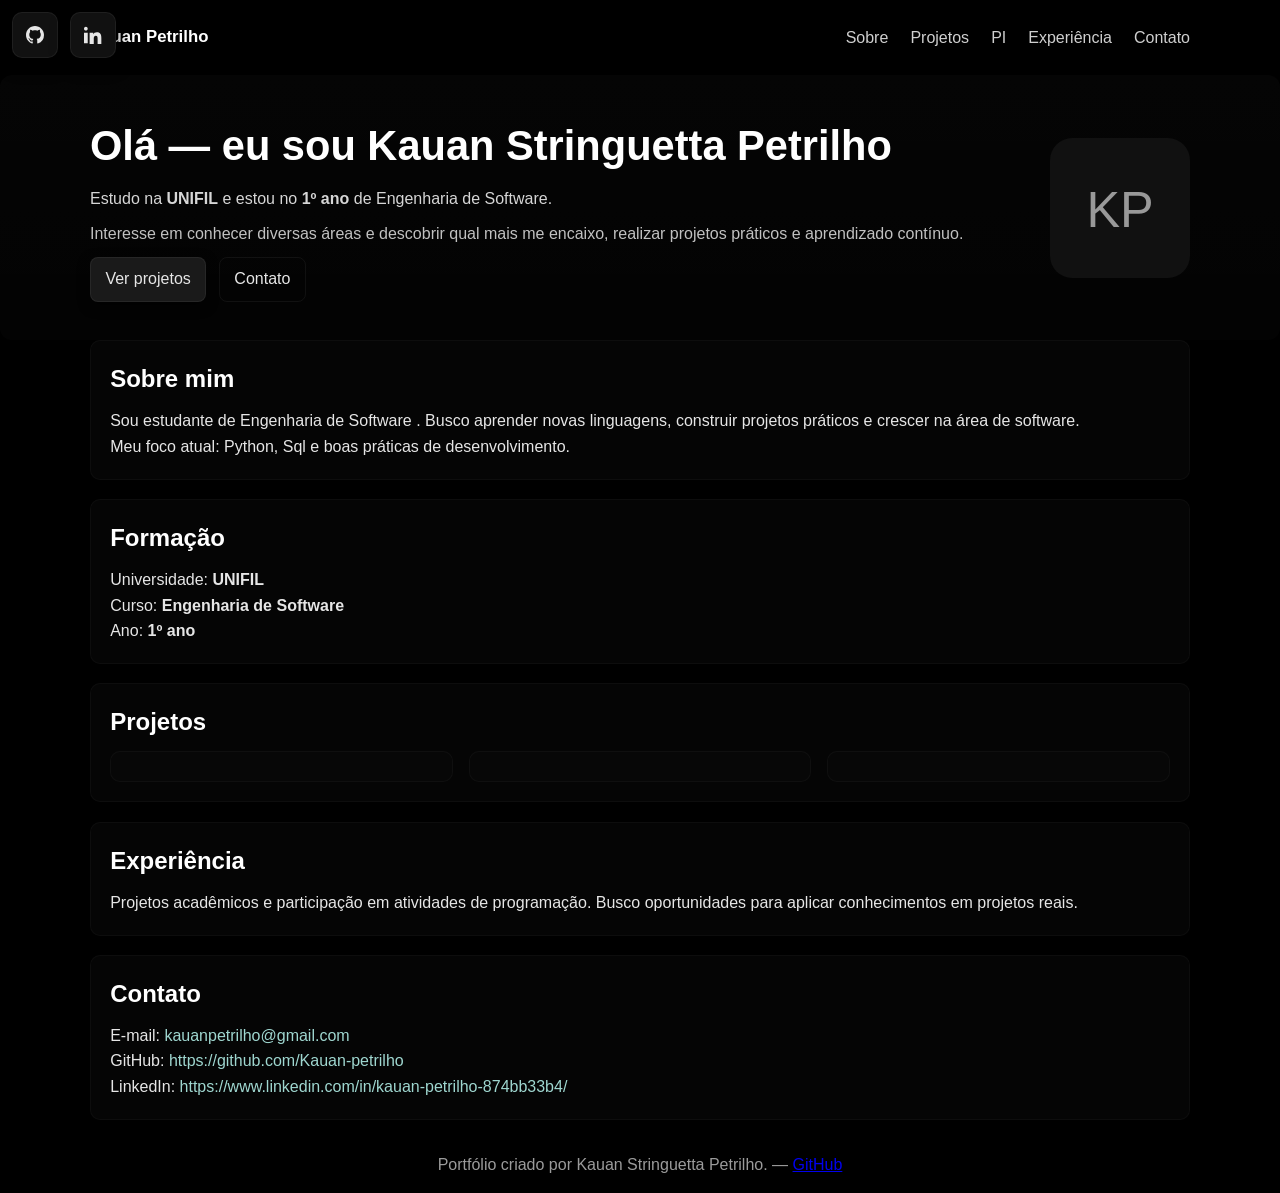
==== index.html @ 918d33d6 "Rename portfolio.html to index.html" ====
<!DOCTYPE html>
<html lang="pt-BR">
<head>
    <meta charset="UTF-8">
    <meta name="viewport" content="width=device-width, initial-scale=1.0">
    <title>Portfólio - Kauan Stringuetta Petrilho</title>
    <link rel="stylesheet" href="styles.css">
    <meta name="description" content="Portfólio de Kauan Stringuetta Petrilho - estudante de Engenharia de Software na UNIFIL">
</head>
<body>
    <header class="site-header">
        <div class="container header-inner">
            <a class="logo" href="https://github.com/Kauan-petrilho" target="_blank" rel="noopener">Kauan Petrilho</a>
            <nav class="main-nav">
                <a href="#about">Sobre</a>
                <a href="#projects">Projetos</a>
                <a href="pi.html">PI</a>
                <a href="#experience">Experiência</a>
                <a href="#contact">Contato</a>
            </nav>
            <div class="social-buttons">
                <a class="social-btn github-btn" href="https://github.com/Kauan-petrilho" target="_blank" rel="noopener" aria-label="GitHub">
                    <svg viewBox="0 0 16 16" fill="currentColor" xmlns="http://www.w3.org/2000/svg" aria-hidden="true">
                        <path fill-rule="evenodd" d="M8 0C3.58 0 0 3.58 0 8c0 3.54 2.29 6.53 5.47 7.59.4.07.55-.17.55-.38 0-.19-.01-.82-.01-1.49-2.01.37-2.53-.49-2.69-.94-.09-.23-.48-.94-.82-1.13-.28-.15-.68-.52-.01-.53.63-.01 1.08.58 1.23.82.72 1.21 1.87.87 2.33.66.07-.52.28-.87.51-1.07-1.78-.2-3.64-.89-3.64-3.95 0-.87.31-1.59.82-2.15-.08-.2-.36-1.02.08-2.12 0 0 .67-.21 2.2.82.64-.18 1.32-.27 2-.27.68 0 1.36.09 2 .27 1.53-1.04 2.2-.82 2.2-.82.44 1.1.16 1.92.08 2.12.51.56.82 1.27.82 2.15 0 3.07-1.87 3.75-3.65 3.95.29.25.54.73.54 1.48 0 1.07-.01 1.93-.01 2.2 0 .21.15.46.55.38A8.013 8.013 0 0 0 16 8c0-4.42-3.58-8-8-8z"/>
                    </svg>
                </a>
                <a class="social-btn linkedin-btn" href="https://www.linkedin.com/in/kauan-petrilho-874bb33b4/" target="_blank" rel="noopener" aria-label="LinkedIn">
                    <svg viewBox="0 0 24 24" fill="currentColor" xmlns="http://www.w3.org/2000/svg" aria-hidden="true">
                        <path d="M4.98 3.5C4.98 4.88 3.88 6 2.49 6 1.1 6 0 4.88 0 3.5 0 2.12 1.1 1 2.49 1 3.88 1 4.98 2.12 4.98 3.5zM0 8.99h4.98v14H0v-14zm7.5 0h4.78v1.89h.07c.67-1.27 2.31-2.6 4.76-2.6 5.08 0 6.01 3.34 6.01 7.68v8.03h-4.98v-7.12c0-1.7-.03-3.89-2.37-3.89-2.38 0-2.74 1.86-2.74 3.79v7.22H7.5v-14z"/>
                    </svg>
                </a>
            </div>
        </div>
        <div class="hero">
            <div class="container hero-inner">
                <div class="hero-text">
                    <h1>Olá — eu sou Kauan Stringuetta Petrilho</h1>
                    <p>Estudo na <strong>UNIFIL</strong> e estou no <strong>1º ano</strong> de Engenharia de Software.</p>
                    <p class="lead">Interesse em conhecer diversas áreas e descobrir qual mais me encaixo, realizar projetos práticos e aprendizado contínuo.</p>
                    <div class="hero-ctas">
                        <a class="btn btn-primary" href="#projects">Ver projetos</a>
                        <a class="btn" href="#contact">Contato</a>
                    </div>
                </div>
                <div class="hero-photo" aria-hidden="true">
                    <svg width="140" height="140" viewBox="0 0 100 100" xmlns="http://www.w3.org/2000/svg" role="img" aria-label="avatar">
                        <rect width="100" height="100" rx="16" fill="#111" />
                        <text x="50%" y="54%" dominant-baseline="middle" text-anchor="middle" font-size="36" fill="#999">KP</text>
                    </svg>
                </div>
            </div>
        </div>
    </header>

    <main class="container">
        <section id="about" class="about">
            <h2>Sobre mim</h2>
            <p>Sou estudante de Engenharia de Software . Busco aprender novas linguagens, construir projetos práticos e crescer na área de software.</p>
            <p>Meu foco atual: Python, Sql e boas práticas de desenvolvimento.</p>
        </section>

        <section class="education">
            <h2>Formação</h2>
            <p>Universidade: <strong>UNIFIL</strong></p>
            <p>Curso: <strong>Engenharia de Software</strong></p>
            <p>Ano: <strong>1º ano</strong></p>
        </section>

        <section id="projects" class="projects">
            <h2>Projetos</h2>
            <div class="projects-grid">
                <article class="project-card">
                    
                </article>
                <article class="project-card">
                    
                </article>
                <article class="project-card">
                   
                </article>
            </div>
        </section>

        <section id="experience" class="experience">
            <h2>Experiência</h2>
            <p>Projetos acadêmicos e participação em atividades de programação. Busco oportunidades para aplicar conhecimentos em projetos reais.</p>
        </section>

        <section id="contact" class="contact">
            <h2>Contato</h2>
            <p>E-mail: <a href="mailto:kauanpetrilho@gmail.com">kauanpetrilho@gmail.com</a></p>
            <p>GitHub: <a href="https://github.com/Kauan-petrilho" target="_blank" rel="noopener">https://github.com/Kauan-petrilho</a></p>
            <p>LinkedIn: <a href=https://www.linkedin.com/in/kauan-petrilho-874bb33b4/ target="_blank" rel="noopener">https://www.linkedin.com/in/kauan-petrilho-874bb33b4/</a></p>
        </section>
    </main>

    <footer>
        <div class="container">
            <p>Portfólio criado por Kauan Stringuetta Petrilho. — <a href="https://github.com/Kauan-petrilho" target="_blank" rel="noopener">GitHub</a></p>
        </div>
    </footer>
</body>
</html>
---- styles.css ----
/* Reset and base */
* { box-sizing: border-box; margin: 0; padding: 0; }
html,body { height: 100%; }
body {
  font-family: Inter, Arial, Helvetica, sans-serif;
  background: #000; /* preto básico */
  color: #e6e6e6;
  -webkit-font-smoothing:antialiased;
  -moz-osx-font-smoothing:grayscale;
  line-height: 1.6;
}

.container { width: min(1100px, 92%); margin: 0 auto; }

/* Header / Nav */
.site-header { padding: 1rem 0 0; }
.header-inner { display: flex; align-items: center; justify-content: space-between; padding: 0.5rem 0; }
.logo { color: #fff; font-weight:700; text-decoration:none; font-size:1.05rem; }
.main-nav a { color: #cfcfcf; margin-left: 1.1rem; text-decoration:none; font-weight:500; }
.main-nav a:hover { color: #fff; }

/* Social buttons (fixed top-left) */
.social-buttons { position:fixed; top:12px; left:12px; display:flex; gap:0.75rem; z-index:9999; }
.social-btn { display:inline-flex; align-items:center; justify-content:center; width:46px; height:46px; border-radius:10px; background:#111; border:1px solid rgba(255,255,255,0.06); color:#e6e6e6; text-decoration:none; box-shadow:0 6px 18px rgba(0,0,0,0.6); transition: transform 200ms ease, background 200ms ease, box-shadow 200ms ease; }
.social-btn svg { width:18px; height:18px; }
.social-btn:hover { transform: translateY(-4px) scale(1.06); background:#222; box-shadow:0 12px 30px rgba(0,0,0,0.75); }

/* Hero */
.hero { margin-top: 1rem; background: linear-gradient(180deg, rgba(255,255,255,0.02), rgba(255,255,255,0.01)); padding: 2.4rem; border-radius: 12px; }
.hero-inner { display:flex; gap:2rem; align-items:center; justify-content:space-between; }
.hero-text h1 { font-size: clamp(1.6rem, 3.6vw, 2.6rem); margin-bottom: 0.4rem; color:#fff; }
.hero-text p { color: #d6d6d6; margin-bottom: 0.6rem; }
.lead { opacity:0.9; margin-bottom: 0.8rem; }
.hero-photo { width:140px; height:140px; display:flex; align-items:center; justify-content:center; }

.hero-ctas { margin-top: 0.6rem; display:flex; gap:0.8rem; }
.btn { display:inline-block; padding:0.55rem 0.9rem; border-radius:8px; text-decoration:none; color:#e6e6e6; background:transparent; border:1px solid rgba(230,230,230,0.06); }
.btn-primary { background:#1a1a1a; border:1px solid rgba(255,255,255,0.06); box-shadow:0 4px 12px rgba(0,0,0,0.6); }
.btn-primary:hover { background:#272727; }

/* Sections */
main { display: grid; gap: 1.2rem; margin-top: 1.6rem; }
section { background: rgba(255,255,255,0.02); border-radius:10px; padding:1.2rem; border:1px solid rgba(255,255,255,0.03); }
section h2 { color: #ffffff; margin-bottom:0.6rem; }

.projects-grid { display:grid; grid-template-columns: repeat(auto-fit, minmax(220px,1fr)); gap:1rem; }
.project-card { background: rgba(255,255,255,0.01); padding:0.9rem; border-radius:10px; border:1px solid rgba(255,255,255,0.03); }
.project-card h3 { margin-bottom:0.4rem; color:#fff; }

.contact a { color:#9fd7d0; text-decoration:none; }
.contact a:hover { text-decoration:underline; }

footer { text-align:center; padding:1rem 0; color:#9b9b9b; margin-top:1rem; }

/* Responsive adjustments */
@media (max-width: 720px) {
  .hero-inner { flex-direction:column; text-align:center; }
  .main-nav { display:none; }
  .hero-photo { margin-top:0.6rem; }
}
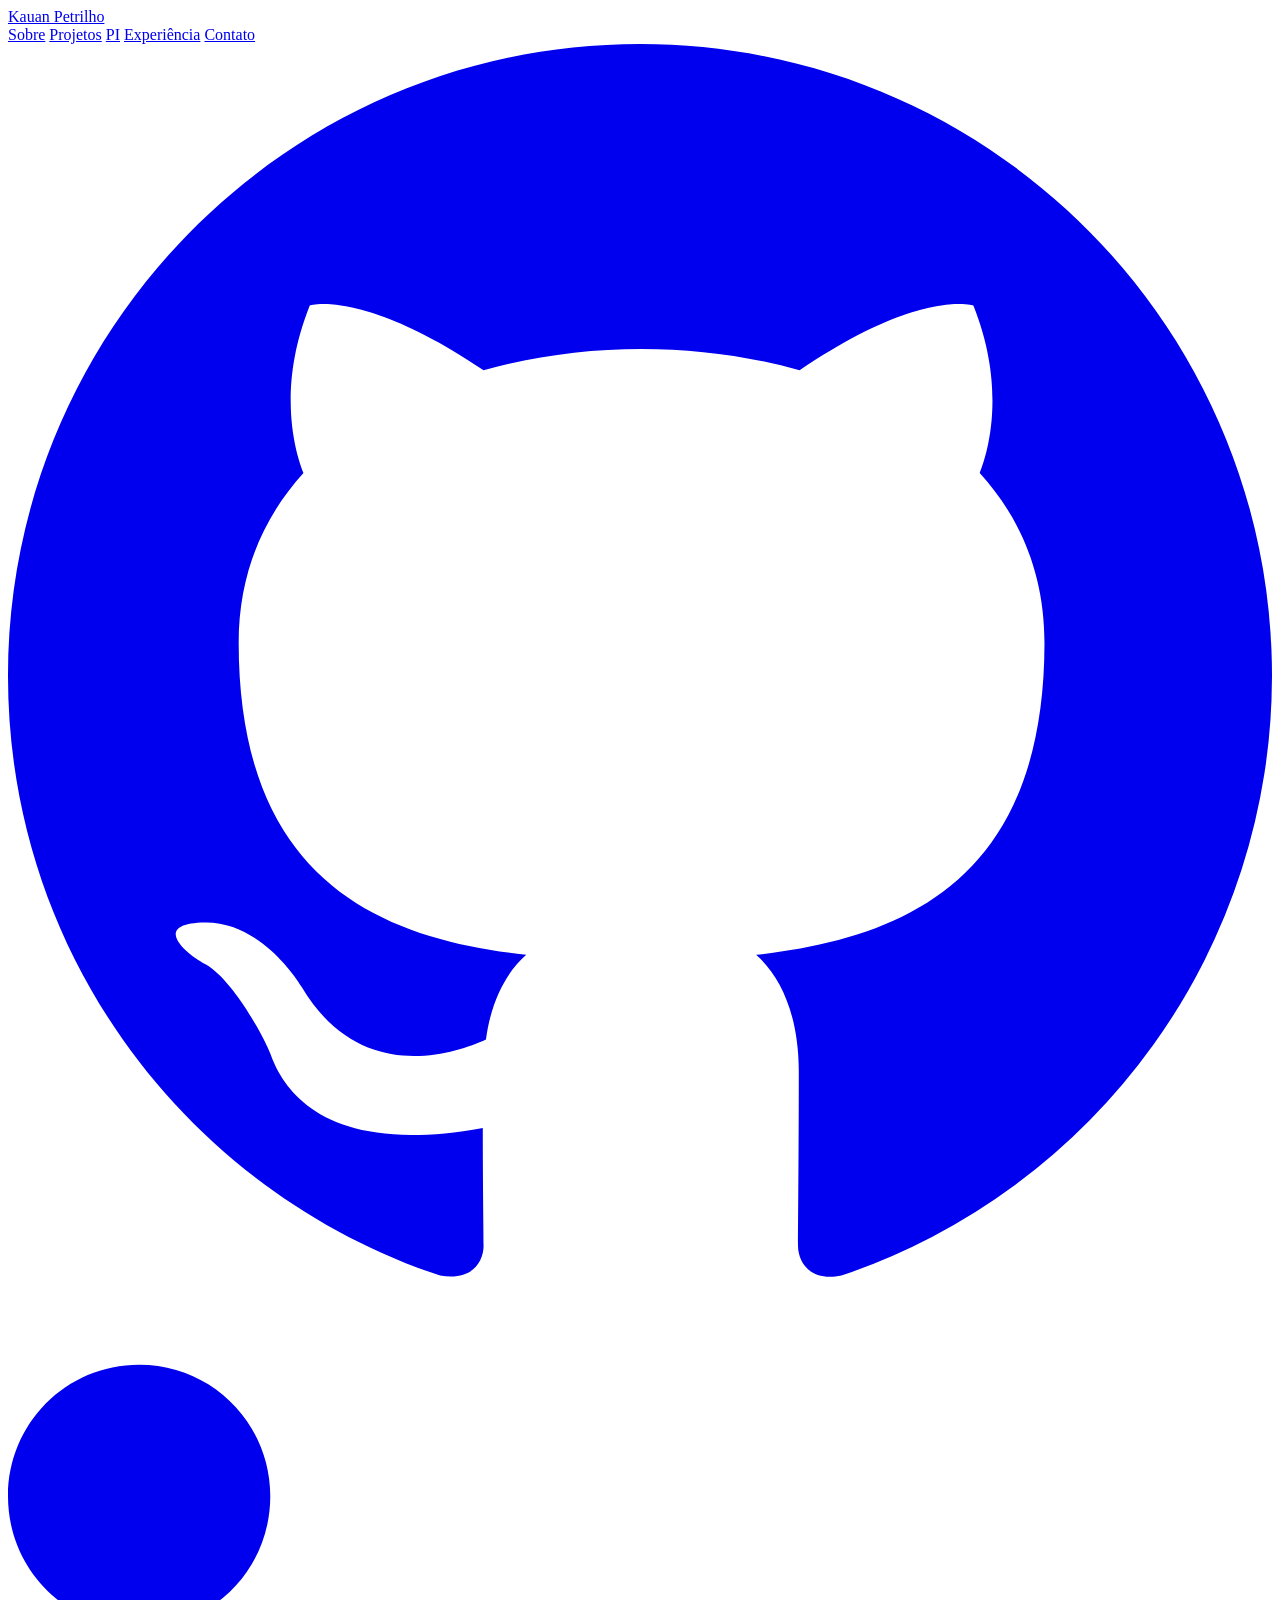
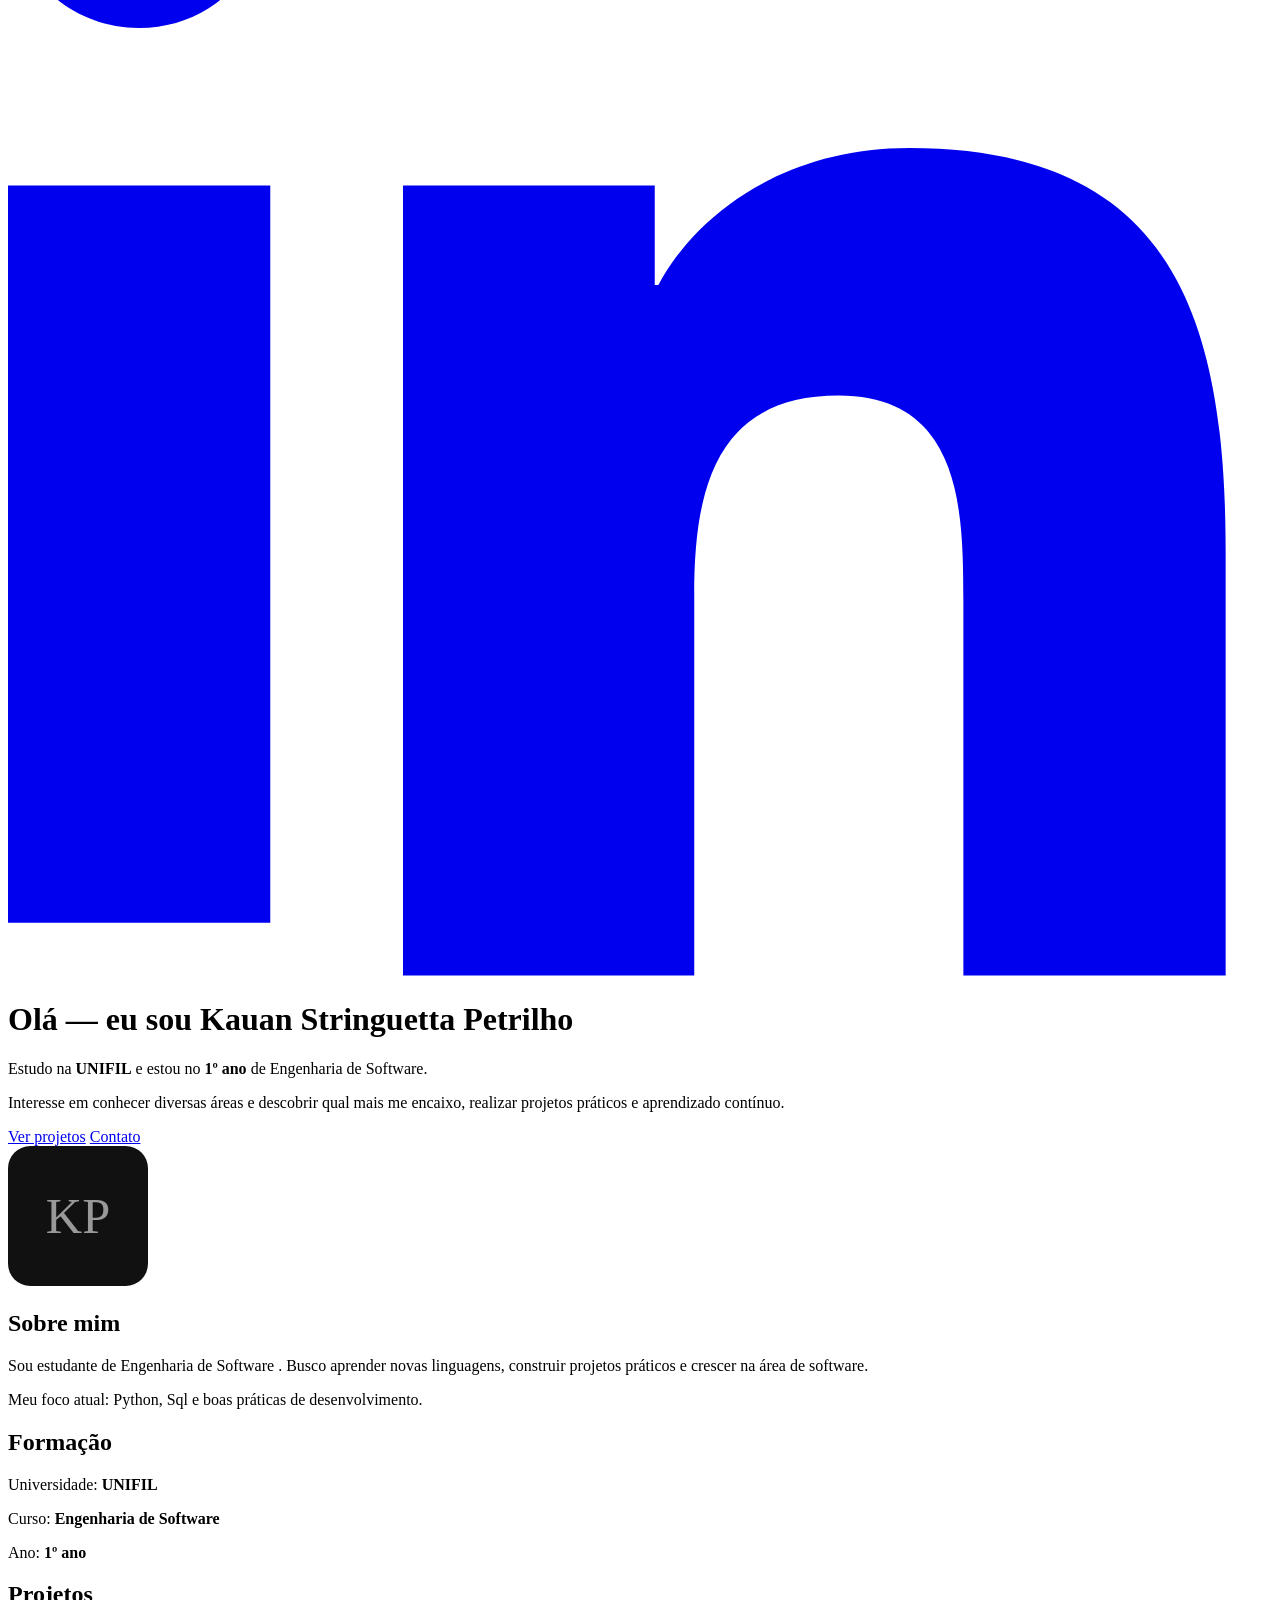
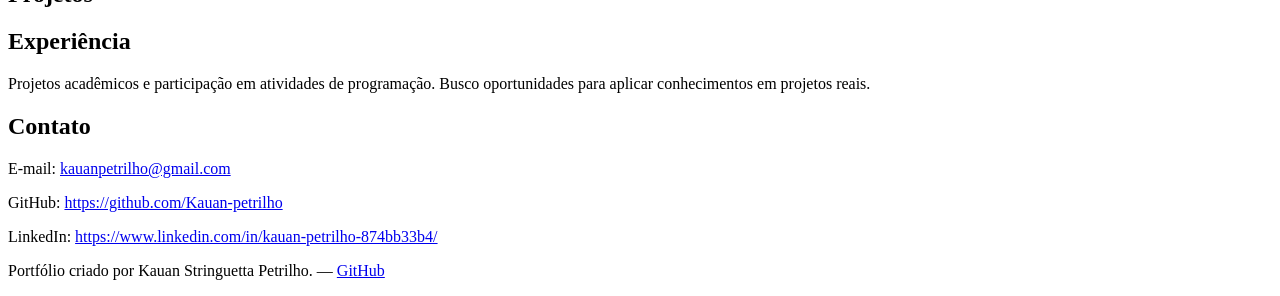
==== commit a7bd3ca2: "Update index.html" ====
--- a/index.html
+++ b/index.html
@@ -4,7 +4,7 @@
     <meta charset="UTF-8">
     <meta name="viewport" content="width=device-width, initial-scale=1.0">
     <title>Portfólio - Kauan Stringuetta Petrilho</title>
-    <link rel="stylesheet" href="styles.css">
+    <link rel="stylesheet" href="css/style.css">
     <meta name="description" content="Portfólio de Kauan Stringuetta Petrilho - estudante de Engenharia de Software na UNIFIL">
 </head>
 <body>
@@ -83,7 +83,9 @@
 
         <section id="experience" class="experience">
             <h2>Experiência</h2>
-            <p>Projetos acadêmicos e participação em atividades de programação. Busco oportunidades para aplicar conhecimentos em projetos reais.</p>
+            <p>Projetos acadêmicos e participação em atividades de programação. Busco oportunidades para aplicar conhecimentos em projetos reais.
+                
+            </p>
         </section>
 
         <section id="contact" class="contact">
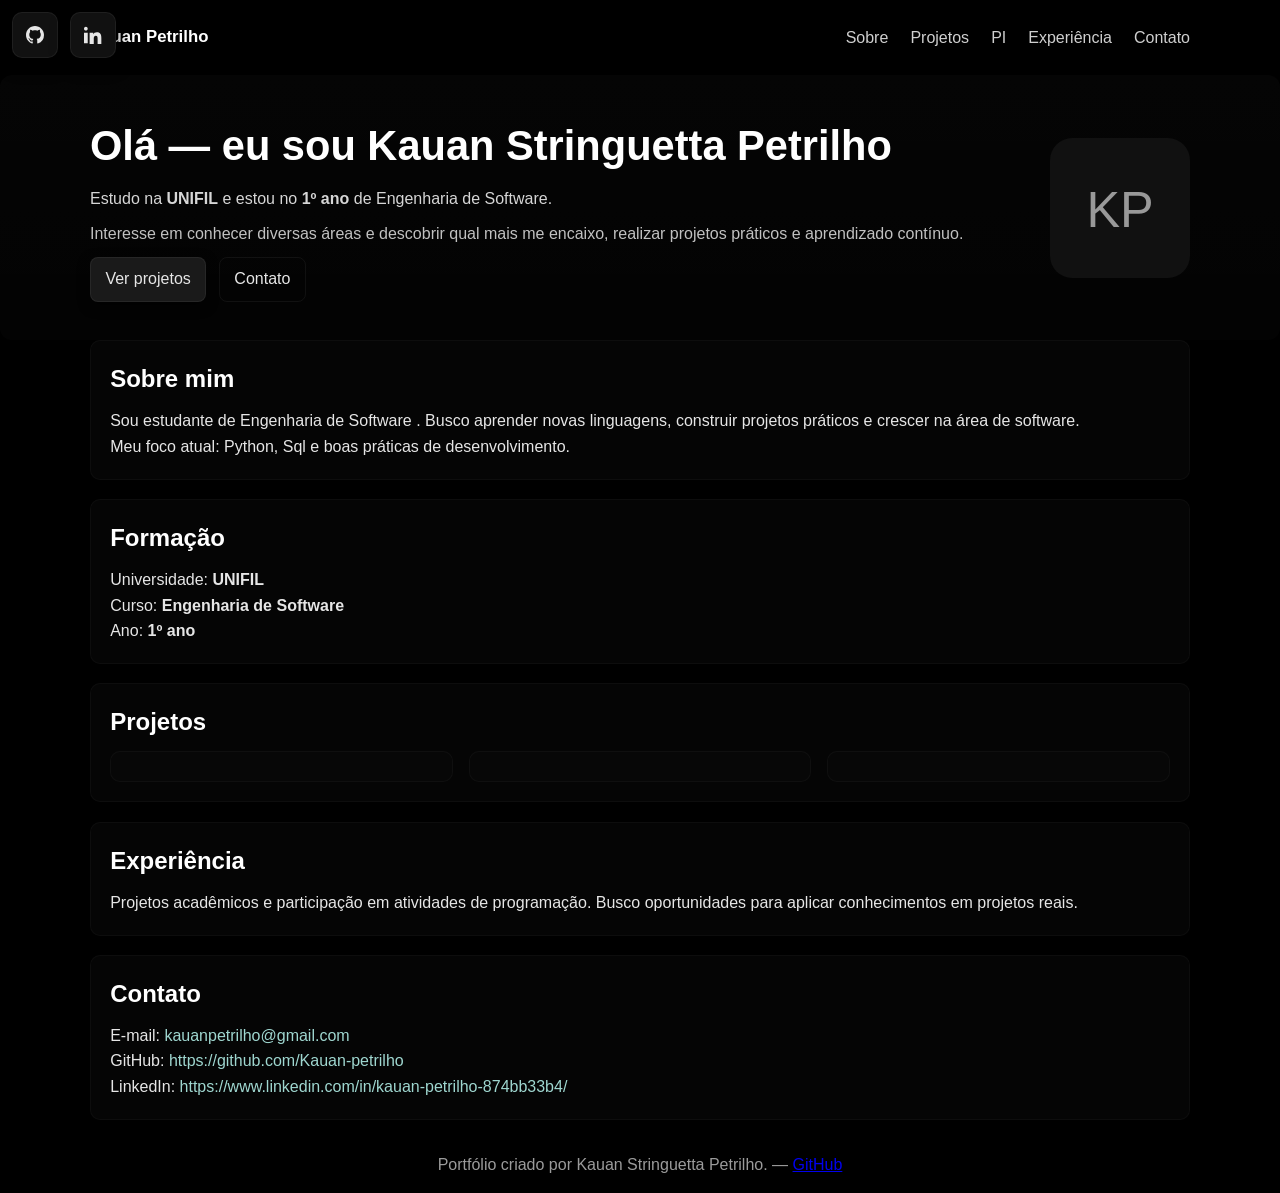
==== commit a043cf2c: "yhyuryjdy" ====
--- a/index.html
+++ b/index.html
@@ -4,7 +4,7 @@
     <meta charset="UTF-8">
     <meta name="viewport" content="width=device-width, initial-scale=1.0">
     <title>Portfólio - Kauan Stringuetta Petrilho</title>
-    <link rel="stylesheet" href="css/style.css">
+    <link rel="stylesheet" href="style.css">
     <meta name="description" content="Portfólio de Kauan Stringuetta Petrilho - estudante de Engenharia de Software na UNIFIL">
 </head>
 <body>
--- a/style.css
+++ b/style.css
@@ -0,0 +1,61 @@
+/* Reset and base */
+* { box-sizing: border-box; margin: 0; padding: 0; }
+html,body { height: 100%; }
+body {
+  font-family: Inter, Arial, Helvetica, sans-serif;
+  background: #000; /* preto básico */
+  color: #e6e6e6;
+  -webkit-font-smoothing:antialiased;
+  -moz-osx-font-smoothing:grayscale;
+  line-height: 1.6;
+}
+
+.container { width: min(1100px, 92%); margin: 0 auto; }
+
+/* Header / Nav */
+.site-header { padding: 1rem 0 0; }
+.header-inner { display: flex; align-items: center; justify-content: space-between; padding: 0.5rem 0; }
+.logo { color: #fff; font-weight:700; text-decoration:none; font-size:1.05rem; }
+.main-nav a { color: #cfcfcf; margin-left: 1.1rem; text-decoration:none; font-weight:500; }
+.main-nav a:hover { color: #fff; }
+
+/* Social buttons (fixed top-left) */
+.social-buttons { position:fixed; top:12px; left:12px; display:flex; gap:0.75rem; z-index:9999; }
+.social-btn { display:inline-flex; align-items:center; justify-content:center; width:46px; height:46px; border-radius:10px; background:#111; border:1px solid rgba(255,255,255,0.06); color:#e6e6e6; text-decoration:none; box-shadow:0 6px 18px rgba(0,0,0,0.6); transition: transform 200ms ease, background 200ms ease, box-shadow 200ms ease; }
+.social-btn svg { width:18px; height:18px; }
+.social-btn:hover { transform: translateY(-4px) scale(1.06); background:#222; box-shadow:0 12px 30px rgba(0,0,0,0.75); }
+
+/* Hero */
+.hero { margin-top: 1rem; background: linear-gradient(180deg, rgba(255,255,255,0.02), rgba(255,255,255,0.01)); padding: 2.4rem; border-radius: 12px; }
+.hero-inner { display:flex; gap:2rem; align-items:center; justify-content:space-between; }
+.hero-text h1 { font-size: clamp(1.6rem, 3.6vw, 2.6rem); margin-bottom: 0.4rem; color:#fff; }
+.hero-text p { color: #d6d6d6; margin-bottom: 0.6rem; }
+.lead { opacity:0.9; margin-bottom: 0.8rem; }
+.hero-photo { width:140px; height:140px; display:flex; align-items:center; justify-content:center; }
+
+.hero-ctas { margin-top: 0.6rem; display:flex; gap:0.8rem; }
+.btn { display:inline-block; padding:0.55rem 0.9rem; border-radius:8px; text-decoration:none; color:#e6e6e6; background:transparent; border:1px solid rgba(230,230,230,0.06); }
+.btn-primary { background:#1a1a1a; border:1px solid rgba(255,255,255,0.06); box-shadow:0 4px 12px rgba(0,0,0,0.6); }
+.btn-primary:hover { background:#272727; }
+
+/* Sections */
+main { display: grid; gap: 1.2rem; margin-top: 1.6rem; }
+section { background: rgba(255,255,255,0.02); border-radius:10px; padding:1.2rem; border:1px solid rgba(255,255,255,0.03); }
+section h2 { color: #ffffff; margin-bottom:0.6rem; }
+
+.projects-grid { display:grid; grid-template-columns: repeat(auto-fit, minmax(220px,1fr)); gap:1rem; }
+.project-card { background: rgba(255,255,255,0.01); padding:0.9rem; border-radius:10px; border:1px solid rgba(255,255,255,0.03); }
+.project-card h3 { margin-bottom:0.4rem; color:#fff; }
+
+.contact a { color:#9fd7d0; text-decoration:none; }
+.contact a:hover { text-decoration:underline; }
+
+footer { text-align:center; padding:1rem 0; color:#9b9b9b; margin-top:1rem; }
+
+/* Responsive adjustments */
+@media (max-width: 720px) {
+  .hero-inner { flex-direction:column; text-align:center; }
+  .main-nav { display:none; }
+  .hero-photo { margin-top:0.6rem; }
+}
+
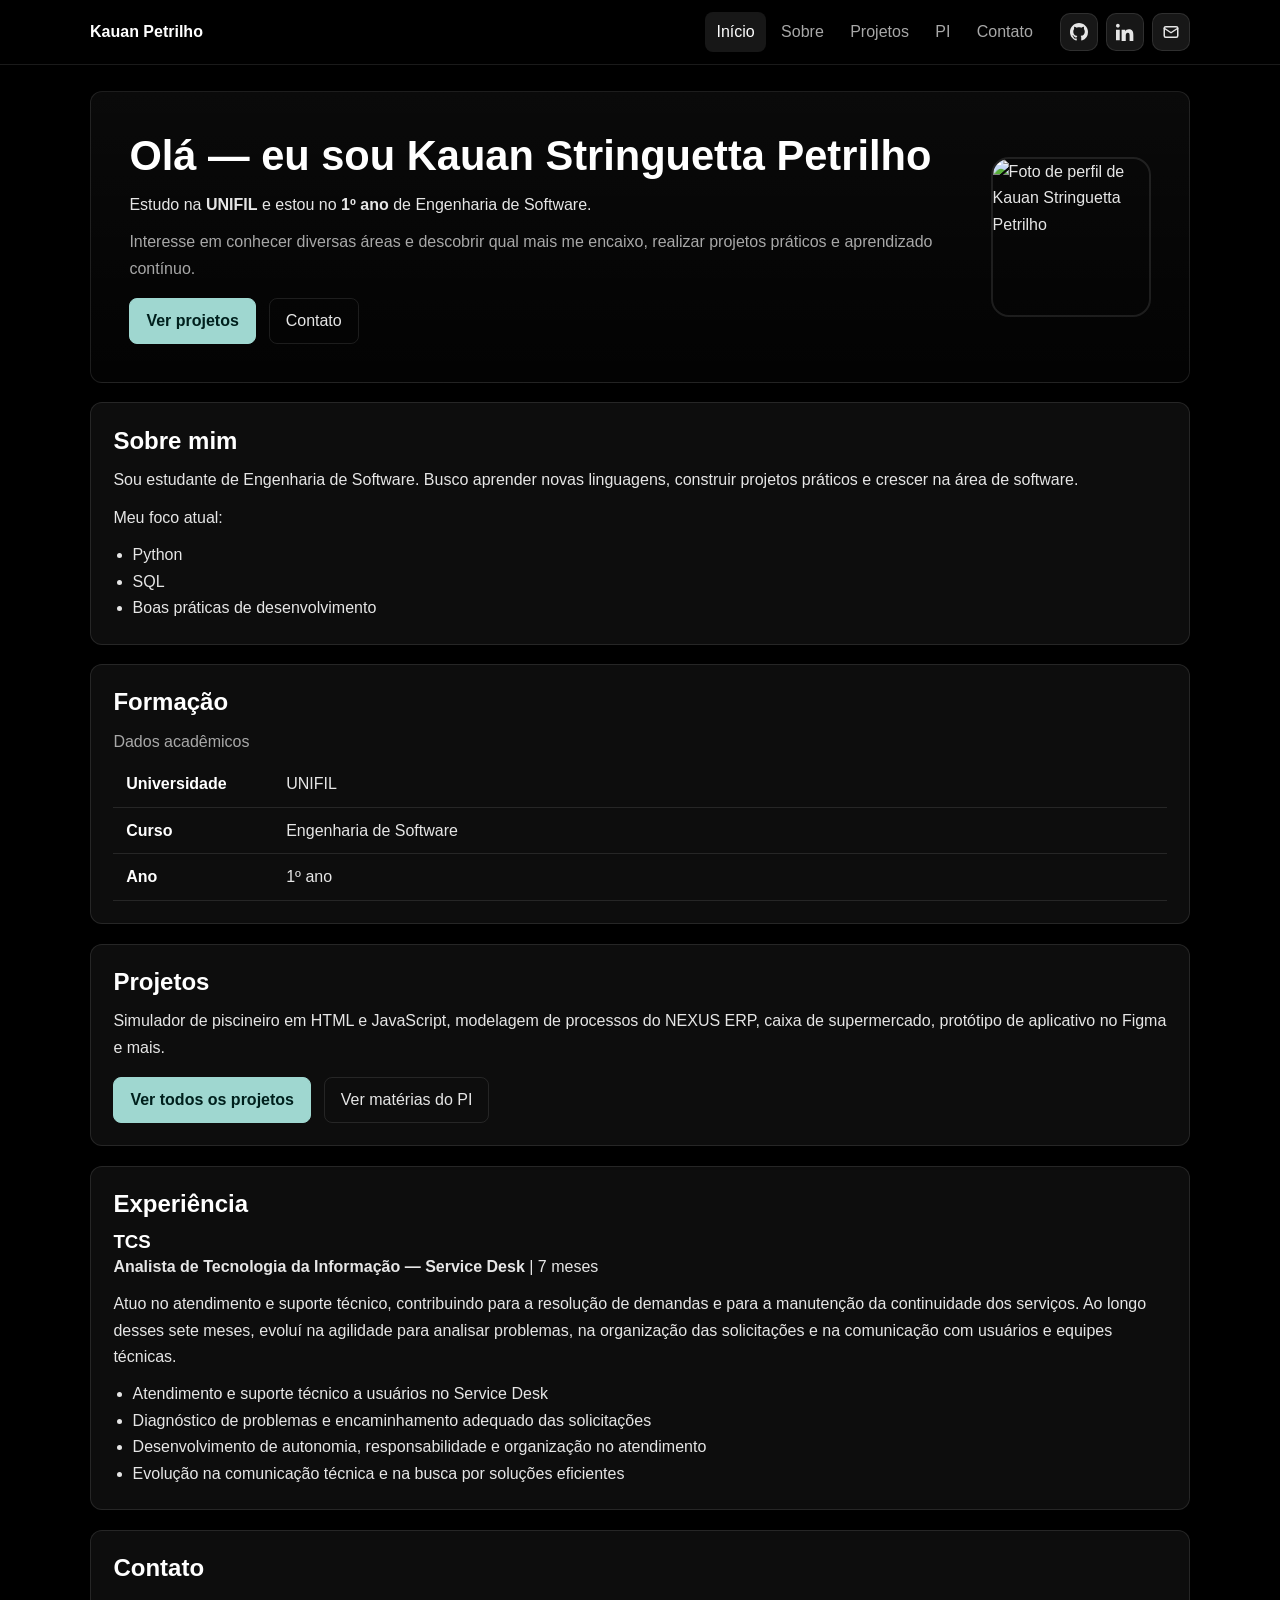
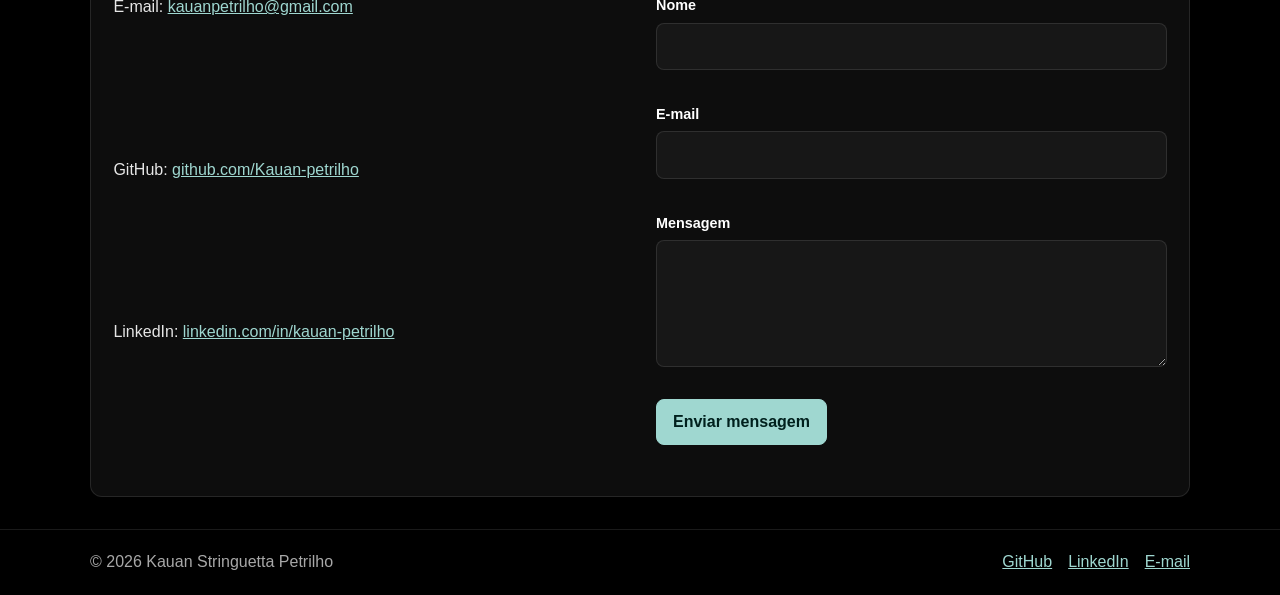
==== commit b0338875: "mudanças basicas no repositorio" ====
--- a/index.html
+++ b/index.html
@@ -4,101 +4,146 @@
     <meta charset="UTF-8">
     <meta name="viewport" content="width=device-width, initial-scale=1.0">
     <title>Portfólio - Kauan Stringuetta Petrilho</title>
+    <meta name="description" content="Portfólio de Kauan Stringuetta Petrilho - estudante de Engenharia de Software na UNIFIL">
     <link rel="stylesheet" href="style.css">
-    <meta name="description" content="Portfólio de Kauan Stringuetta Petrilho - estudante de Engenharia de Software na UNIFIL">
+    <script src="script.js" defer></script>
 </head>
 <body>
+    <a class="skip-link" href="#conteudo">Ir para o conteúdo</a>
+
     <header class="site-header">
         <div class="container header-inner">
-            <a class="logo" href="https://github.com/Kauan-petrilho" target="_blank" rel="noopener">Kauan Petrilho</a>
-            <nav class="main-nav">
-                <a href="#about">Sobre</a>
-                <a href="#projects">Projetos</a>
+            <a class="logo" href="index.html">Kauan Petrilho</a>
+            <button class="menu-toggle" type="button" aria-expanded="false" aria-controls="main-nav" aria-label="Abrir menu">
+                <span></span><span></span><span></span>
+            </button>
+            <nav id="main-nav" class="main-nav" aria-label="Navegação principal">
+                <a href="index.html" aria-current="page">Início</a>
+                <a href="index.html#about">Sobre</a>
+                <a href="projetos.html">Projetos</a>
                 <a href="pi.html">PI</a>
-                <a href="#experience">Experiência</a>
-                <a href="#contact">Contato</a>
+                <a href="index.html#contact">Contato</a>
             </nav>
-            <div class="social-buttons">
-                <a class="social-btn github-btn" href="https://github.com/Kauan-petrilho" target="_blank" rel="noopener" aria-label="GitHub">
-                    <svg viewBox="0 0 16 16" fill="currentColor" xmlns="http://www.w3.org/2000/svg" aria-hidden="true">
-                        <path fill-rule="evenodd" d="M8 0C3.58 0 0 3.58 0 8c0 3.54 2.29 6.53 5.47 7.59.4.07.55-.17.55-.38 0-.19-.01-.82-.01-1.49-2.01.37-2.53-.49-2.69-.94-.09-.23-.48-.94-.82-1.13-.28-.15-.68-.52-.01-.53.63-.01 1.08.58 1.23.82.72 1.21 1.87.87 2.33.66.07-.52.28-.87.51-1.07-1.78-.2-3.64-.89-3.64-3.95 0-.87.31-1.59.82-2.15-.08-.2-.36-1.02.08-2.12 0 0 .67-.21 2.2.82.64-.18 1.32-.27 2-.27.68 0 1.36.09 2 .27 1.53-1.04 2.2-.82 2.2-.82.44 1.1.16 1.92.08 2.12.51.56.82 1.27.82 2.15 0 3.07-1.87 3.75-3.65 3.95.29.25.54.73.54 1.48 0 1.07-.01 1.93-.01 2.2 0 .21.15.46.55.38A8.013 8.013 0 0 0 16 8c0-4.42-3.58-8-8-8z"/>
-                    </svg>
+            <div class="header-actions">
+                <a class="icon-btn" href="https://github.com/Kauan-petrilho" target="_blank" rel="noopener" aria-label="GitHub" title="GitHub">
+                    <svg viewBox="0 0 16 16" fill="currentColor" aria-hidden="true"><path fill-rule="evenodd" d="M8 0C3.58 0 0 3.58 0 8c0 3.54 2.29 6.53 5.47 7.59.4.07.55-.17.55-.38 0-.19-.01-.82-.01-1.49-2.01.37-2.53-.49-2.69-.94-.09-.23-.48-.94-.82-1.13-.28-.15-.68-.52-.01-.53.63-.01 1.08.58 1.23.82.72 1.21 1.87.87 2.33.66.07-.52.28-.87.51-1.07-1.78-.2-3.64-.89-3.64-3.95 0-.87.31-1.59.82-2.15-.08-.2-.36-1.02.08-2.12 0 0 .67-.21 2.2.82.64-.18 1.32-.27 2-.27.68 0 1.36.09 2 .27 1.53-1.04 2.2-.82 2.2-.82.44 1.1.16 1.92.08 2.12.51.56.82 1.27.82 2.15 0 3.07-1.87 3.75-3.65 3.95.29.25.54.73.54 1.48 0 1.07-.01 1.93-.01 2.2 0 .21.15.46.55.38A8.013 8.013 0 0 0 16 8c0-4.42-3.58-8-8-8z"/></svg>
                 </a>
-                <a class="social-btn linkedin-btn" href="https://www.linkedin.com/in/kauan-petrilho-874bb33b4/" target="_blank" rel="noopener" aria-label="LinkedIn">
-                    <svg viewBox="0 0 24 24" fill="currentColor" xmlns="http://www.w3.org/2000/svg" aria-hidden="true">
-                        <path d="M4.98 3.5C4.98 4.88 3.88 6 2.49 6 1.1 6 0 4.88 0 3.5 0 2.12 1.1 1 2.49 1 3.88 1 4.98 2.12 4.98 3.5zM0 8.99h4.98v14H0v-14zm7.5 0h4.78v1.89h.07c.67-1.27 2.31-2.6 4.76-2.6 5.08 0 6.01 3.34 6.01 7.68v8.03h-4.98v-7.12c0-1.7-.03-3.89-2.37-3.89-2.38 0-2.74 1.86-2.74 3.79v7.22H7.5v-14z"/>
-                    </svg>
+                <a class="icon-btn" href="https://www.linkedin.com/in/kauan-petrilho-874bb33b4/" target="_blank" rel="noopener" aria-label="LinkedIn" title="LinkedIn">
+                    <svg viewBox="0 0 24 24" fill="currentColor" aria-hidden="true"><path d="M4.98 3.5C4.98 4.88 3.88 6 2.49 6 1.1 6 0 4.88 0 3.5 0 2.12 1.1 1 2.49 1 3.88 1 4.98 2.12 4.98 3.5zM0 8.99h4.98v14H0v-14zm7.5 0h4.78v1.89h.07c.67-1.27 2.31-2.6 4.76-2.6 5.08 0 6.01 3.34 6.01 7.68v8.03h-4.98v-7.12c0-1.7-.03-3.89-2.37-3.89-2.38 0-2.74 1.86-2.74 3.79v7.22H7.5v-14z"/></svg>
                 </a>
-            </div>
-        </div>
-        <div class="hero">
-            <div class="container hero-inner">
-                <div class="hero-text">
-                    <h1>Olá — eu sou Kauan Stringuetta Petrilho</h1>
-                    <p>Estudo na <strong>UNIFIL</strong> e estou no <strong>1º ano</strong> de Engenharia de Software.</p>
-                    <p class="lead">Interesse em conhecer diversas áreas e descobrir qual mais me encaixo, realizar projetos práticos e aprendizado contínuo.</p>
-                    <div class="hero-ctas">
-                        <a class="btn btn-primary" href="#projects">Ver projetos</a>
-                        <a class="btn" href="#contact">Contato</a>
-                    </div>
-                </div>
-                <div class="hero-photo" aria-hidden="true">
-                    <svg width="140" height="140" viewBox="0 0 100 100" xmlns="http://www.w3.org/2000/svg" role="img" aria-label="avatar">
-                        <rect width="100" height="100" rx="16" fill="#111" />
-                        <text x="50%" y="54%" dominant-baseline="middle" text-anchor="middle" font-size="36" fill="#999">KP</text>
-                    </svg>
-                </div>
+                <a class="icon-btn" href="mailto:kauanpetrilho@gmail.com" aria-label="Enviar e-mail" title="Gmail">
+                    <svg viewBox="0 0 24 24" fill="none" stroke="currentColor" stroke-width="2" stroke-linecap="round" stroke-linejoin="round" aria-hidden="true"><rect x="3" y="5" width="18" height="14" rx="2"/><path d="m3 7 9 6 9-6"/></svg>
+                </a>
             </div>
         </div>
     </header>
 
-    <main class="container">
-        <section id="about" class="about">
-            <h2>Sobre mim</h2>
-            <p>Sou estudante de Engenharia de Software . Busco aprender novas linguagens, construir projetos práticos e crescer na área de software.</p>
-            <p>Meu foco atual: Python, Sql e boas práticas de desenvolvimento.</p>
-        </section>
-
-        <section class="education">
-            <h2>Formação</h2>
-            <p>Universidade: <strong>UNIFIL</strong></p>
-            <p>Curso: <strong>Engenharia de Software</strong></p>
-            <p>Ano: <strong>1º ano</strong></p>
-        </section>
-
-        <section id="projects" class="projects">
-            <h2>Projetos</h2>
-            <div class="projects-grid">
-                <article class="project-card">
-                    
-                </article>
-                <article class="project-card">
-                    
-                </article>
-                <article class="project-card">
-                   
-                </article>
+    <main id="conteudo" class="container">
+        <section class="hero" aria-labelledby="titulo-hero">
+            <div class="hero-inner">
+                <div class="hero-text">
+                    <h1 id="titulo-hero">Olá — eu sou Kauan Stringuetta Petrilho</h1>
+                    <p>Estudo na <strong>UNIFIL</strong> e estou no <strong>1º ano</strong> de Engenharia de Software.</p>
+                    <p class="lead">Interesse em conhecer diversas áreas e descobrir qual mais me encaixo, realizar projetos práticos e aprendizado contínuo.</p>
+                    <div class="hero-ctas">
+                        <a class="btn btn-primary" href="projetos.html">Ver projetos</a>
+                        <a class="btn" href="#contact">Contato</a>
+                    </div>
+                </div>
+                <figure class="hero-photo">
+                    <img src="foto.jpg" alt="Foto de perfil de Kauan Stringuetta Petrilho" width="160" height="160">
+                </figure>
             </div>
         </section>
 
-        <section id="experience" class="experience">
-            <h2>Experiência</h2>
-            <p>Projetos acadêmicos e participação em atividades de programação. Busco oportunidades para aplicar conhecimentos em projetos reais.
-                
-            </p>
+        <section id="about" aria-labelledby="titulo-sobre">
+            <h2 id="titulo-sobre">Sobre mim</h2>
+            <p>Sou estudante de Engenharia de Software. Busco aprender novas linguagens, construir projetos práticos e crescer na área de software.</p>
+            <p>Meu foco atual:</p>
+            <ul class="focus-list">
+                <li>Python</li>
+                <li>SQL</li>
+                <li>Boas práticas de desenvolvimento</li>
+            </ul>
         </section>
 
-        <section id="contact" class="contact">
-            <h2>Contato</h2>
-            <p>E-mail: <a href="mailto:kauanpetrilho@gmail.com">kauanpetrilho@gmail.com</a></p>
-            <p>GitHub: <a href="https://github.com/Kauan-petrilho" target="_blank" rel="noopener">https://github.com/Kauan-petrilho</a></p>
-            <p>LinkedIn: <a href=https://www.linkedin.com/in/kauan-petrilho-874bb33b4/ target="_blank" rel="noopener">https://www.linkedin.com/in/kauan-petrilho-874bb33b4/</a></p>
+        <section aria-labelledby="titulo-formacao">
+            <h2 id="titulo-formacao">Formação</h2>
+            <div class="table-wrap">
+                <table>
+                    <caption>Dados acadêmicos</caption>
+                    <tbody>
+                        <tr><th scope="row">Universidade</th><td>UNIFIL</td></tr>
+                        <tr><th scope="row">Curso</th><td>Engenharia de Software</td></tr>
+                        <tr><th scope="row">Ano</th><td>1º ano</td></tr>
+                    </tbody>
+                </table>
+            </div>
+        </section>
+
+        <section id="projects" aria-labelledby="titulo-projetos">
+            <h2 id="titulo-projetos">Projetos</h2>
+            <p>Simulador de piscineiro em HTML e JavaScript, modelagem de processos do NEXUS ERP, caixa de supermercado, protótipo de aplicativo no Figma e mais.</p>
+            <div class="hero-ctas">
+                <a class="btn btn-primary" href="projetos.html">Ver todos os projetos</a>
+                <a class="btn" href="pi.html">Ver matérias do PI</a>
+            </div>
+        </section>
+
+        <section id="experience" aria-labelledby="titulo-experiencia">
+            <h2 id="titulo-experiencia">Experiência</h2>
+            <h3>TCS</h3>
+            <p><strong>Analista de Tecnologia da Informação — Service Desk</strong> | 7 meses</p>
+            <p>Atuo no atendimento e suporte técnico, contribuindo para a resolução de demandas e para a manutenção da continuidade dos serviços. Ao longo desses sete meses, evoluí na agilidade para analisar problemas, na organização das solicitações e na comunicação com usuários e equipes técnicas.</p>
+            <ul class="focus-list">
+                <li>Atendimento e suporte técnico a usuários no Service Desk</li>
+                <li>Diagnóstico de problemas e encaminhamento adequado das solicitações</li>
+                <li>Desenvolvimento de autonomia, responsabilidade e organização no atendimento</li>
+                <li>Evolução na comunicação técnica e na busca por soluções eficientes</li>
+            </ul>
+        </section>
+
+        <section id="contact" aria-labelledby="titulo-contato">
+            <h2 id="titulo-contato">Contato</h2>
+            <div class="contact-grid">
+                <ul class="contact-links">
+                    <li>E-mail: <a href="mailto:kauanpetrilho@gmail.com">kauanpetrilho@gmail.com</a></li>
+                    <li>GitHub: <a href="https://github.com/Kauan-petrilho" target="_blank" rel="noopener">github.com/Kauan-petrilho</a></li>
+                    <li>LinkedIn: <a href="https://www.linkedin.com/in/kauan-petrilho-874bb33b4/" target="_blank" rel="noopener">linkedin.com/in/kauan-petrilho</a></li>
+                </ul>
+                <form id="contact-form" novalidate>
+                    <div class="form-field">
+                        <label for="nome">Nome</label>
+                        <input type="text" id="nome" name="nome" autocomplete="name" required>
+                        <span class="field-error" id="erro-nome"></span>
+                    </div>
+                    <div class="form-field">
+                        <label for="email">E-mail</label>
+                        <input type="email" id="email" name="email" autocomplete="email" required>
+                        <span class="field-error" id="erro-email"></span>
+                    </div>
+                    <div class="form-field">
+                        <label for="mensagem">Mensagem</label>
+                        <textarea id="mensagem" name="mensagem" rows="4" required></textarea>
+                        <span class="field-error" id="erro-mensagem"></span>
+                    </div>
+                    <button class="btn btn-primary" type="submit">Enviar mensagem</button>
+                    <p class="form-status" id="form-status" role="status" aria-live="polite"></p>
+                </form>
+            </div>
         </section>
     </main>
 
-    <footer>
-        <div class="container">
-            <p>Portfólio criado por Kauan Stringuetta Petrilho. — <a href="https://github.com/Kauan-petrilho" target="_blank" rel="noopener">GitHub</a></p>
+    <footer class="site-footer">
+        <div class="container footer-inner">
+            <p>© <span id="ano">2026</span> Kauan Stringuetta Petrilho</p>
+            <nav aria-label="Links externos">
+                <ul class="footer-links">
+                    <li><a href="https://github.com/Kauan-petrilho" target="_blank" rel="noopener">GitHub</a></li>
+                    <li><a href="https://www.linkedin.com/in/kauan-petrilho-874bb33b4/" target="_blank" rel="noopener">LinkedIn</a></li>
+                    <li><a href="mailto:kauanpetrilho@gmail.com">E-mail</a></li>
+                </ul>
+            </nav>
         </div>
     </footer>
 </body>
--- a/style.css
+++ b/style.css
@@ -1,61 +1,143 @@
-/* Reset and base */
-* { box-sizing: border-box; margin: 0; padding: 0; }
-html,body { height: 100%; }
+
+:root {
+  --bg: #000;
+  --surface: #0d0d0d;
+  --surface-2: #171717;
+  --border: rgba(255, 255, 255, 0.1);
+  --text: #e6e6e6;
+  --muted: #a8a8a8;
+  --heading: #fff;
+  --accent: #9fd7d0;
+  --accent-ink: #00201d;
+  --danger: #ff8f8f;
+  --glow: rgba(159, 215, 208, 0.18);
+  --radius: 12px;
+}
+*, *::before, *::after { box-sizing: border-box; margin: 0; padding: 0; }
+html { scroll-behavior: smooth; scroll-padding-top: 5rem; }
 body {
   font-family: Inter, Arial, Helvetica, sans-serif;
-  background: #000; /* preto básico */
-  color: #e6e6e6;
-  -webkit-font-smoothing:antialiased;
-  -moz-osx-font-smoothing:grayscale;
-  line-height: 1.6;
+  background: var(--bg);
+  color: var(--text);
+  line-height: 1.65;
+  -webkit-font-smoothing: antialiased;
+}
+img { max-width: 100%; display: block; }
+a { color: var(--accent); }
+h1, h2, h3 { color: var(--heading); line-height: 1.25; }
+:focus-visible { outline: 2px solid var(--accent); outline-offset: 3px; }
+.container { width: min(1100px, 92%); margin-inline: auto; }
+.skip-link { position: absolute; left: -999px; top: 8px; background: var(--accent); color: var(--accent-ink); padding: .5rem .8rem; border-radius: 8px; z-index: 200; }
+.skip-link:focus { left: 8px; }
+
+
+.site-header { position: sticky; top: 0; z-index: 100; background: var(--bg); border-bottom: 1px solid var(--border); }
+.header-inner { display: flex; align-items: center; gap: 1rem; min-height: 64px; }
+.logo { color: var(--heading); font-weight: 700; text-decoration: none; }
+.main-nav { display: flex; gap: .25rem; margin-left: auto; }
+.main-nav a { color: var(--muted); text-decoration: none; font-weight: 500; padding: .4rem .7rem; border-radius: 8px; transition: color .2s, background .2s; }
+.main-nav a:hover, .main-nav a[aria-current="page"] { color: var(--heading); background: var(--surface-2); }
+.header-actions { display: flex; gap: .5rem; }
+.icon-btn { display: inline-flex; align-items: center; justify-content: center; width: 38px; height: 38px; border-radius: 10px; background: var(--surface-2); border: 1px solid var(--border); color: var(--text); transition: transform .2s, background .2s; }
+.icon-btn svg { width: 18px; height: 18px; }
+.icon-btn:hover { transform: translateY(-3px); background: var(--accent); color: var(--accent-ink); }
+.menu-toggle { display: none; width: 40px; height: 40px; border: 1px solid var(--border); background: var(--surface-2); border-radius: 10px; flex-direction: column; align-items: center; justify-content: center; gap: 5px; cursor: pointer; }
+.menu-toggle span { display: block; width: 18px; height: 2px; background: var(--text); transition: transform .25s, opacity .25s; }
+.menu-toggle[aria-expanded="true"] span:nth-child(1) { transform: translateY(7px) rotate(45deg); }
+.menu-toggle[aria-expanded="true"] span:nth-child(2) { opacity: 0; }
+.menu-toggle[aria-expanded="true"] span:nth-child(3) { transform: translateY(-7px) rotate(-45deg); }
+
+
+main { display: grid; gap: 1.2rem; padding-block: 1.6rem 2rem; }
+main > section { background: var(--surface); border: 1px solid var(--border); border-radius: var(--radius); padding: 1.4rem; }
+main > section > h2 { margin-bottom: .7rem; }
+main p + p { margin-top: .7rem; }
+.page-intro { color: var(--muted); max-width: 70ch; }
+.hero { padding: 2.4rem !important; background: linear-gradient(180deg, rgba(255,255,255,.04), rgba(255,255,255,.01)) !important; }
+.hero-inner { display: flex; gap: 2rem; align-items: center; justify-content: space-between; }
+.hero h1 { font-size: clamp(1.6rem, 3.6vw, 2.6rem); margin-bottom: .6rem; }
+.lead { color: var(--muted); }
+.hero-ctas { margin-top: 1rem; display: flex; flex-wrap: wrap; gap: .8rem; }
+.btn { display: inline-block; padding: .55rem 1rem; border-radius: 8px; text-decoration: none; color: var(--text); border: 1px solid var(--border); background: transparent; font: inherit; cursor: pointer; transition: transform .2s, background .2s; }
+.btn:hover { transform: translateY(-2px); background: var(--surface-2); }
+.btn-primary { background: var(--accent); color: var(--accent-ink); border-color: var(--accent); font-weight: 600; }
+.btn-primary:hover { background: var(--accent); filter: brightness(1.08); }
+.hero-photo img, .avatar-fallback { width: 160px; height: 160px; border-radius: 18px; object-fit: cover; border: 2px solid var(--border); }
+.avatar-fallback { display: grid; place-items: center; background: var(--surface-2); color: var(--muted); font-size: 3rem; font-weight: 700; }
+.focus-list { margin: .7rem 0 0 1.2rem; }
+.table-wrap { overflow-x: auto; }
+table { border-collapse: collapse; width: 100%; }
+caption { text-align: left; color: var(--muted); padding-bottom: .4rem; }
+th, td { text-align: left; padding: .6rem .8rem; border-bottom: 1px solid var(--border); }
+th { color: var(--heading); width: 10rem; }
+.tag-list { display: flex; flex-wrap: wrap; gap: .4rem; list-style: none; margin-top: .7rem; }
+.tag-list li { font-size: .8rem; padding: .15rem .65rem; border: 1px solid var(--border); border-radius: 999px; color: var(--muted); }
+
+
+.filters { display: flex; flex-wrap: wrap; gap: .5rem; margin: 1rem 0 .4rem; }
+.filter-btn { padding: .4rem .9rem; border-radius: 999px; border: 1px solid var(--border); background: transparent; color: var(--text); font: inherit; cursor: pointer; transition: background .2s, color .2s; }
+.filter-btn:hover { background: var(--surface-2); }
+.filter-btn[aria-pressed="true"] { background: var(--accent); color: var(--accent-ink); border-color: var(--accent); font-weight: 600; }
+.count { color: var(--muted); font-size: .9rem; margin-bottom: 1rem; }
+.projects-grid { display: grid; grid-template-columns: repeat(auto-fit, minmax(260px, 1fr)); gap: 1rem; }
+.project-card { display: flex; flex-direction: column; gap: .5rem; background: var(--surface-2); border: 1px solid var(--border); border-radius: var(--radius); padding: 1.1rem; transition: transform .2s, border-color .2s; }
+.project-card:hover { transform: translateY(-4px); border-color: var(--accent); }
+.project-card[hidden] { display: none; }
+.project-card .tag-list { margin-top: auto; padding-top: .5rem; }
+
+
+.subject-grid { display: grid; gap: 1rem; }
+.subject-card { background: var(--surface-2); border: 1px solid var(--border); border-radius: 14px; padding: 0 1.4rem; transition: border-color .2s; }
+.subject-card[open] { border-color: var(--accent); }
+.subject-card summary { cursor: pointer; list-style: none; display: flex; justify-content: space-between; align-items: center; gap: 1rem; padding: 1.1rem 0; }
+.subject-card summary::-webkit-details-marker { display: none; }
+.subject-card summary::after { content: "+"; font-size: 1.5rem; color: var(--accent); transition: transform .25s; }
+.subject-card[open] summary::after { transform: rotate(45deg); }
+.subject-body { padding-bottom: 1.3rem; color: #d4d4d4; }
+.subject-body ol { margin: .7rem 0 0 1.2rem; }
+
+
+.contact-grid { display: grid; grid-template-columns: 1fr 1fr; gap: 2rem; }
+.contact-links { list-style: none; display: grid; gap: .5rem; }
+.form-field { display: grid; gap: .3rem; margin-bottom: .8rem; }
+.form-field label { font-weight: 600; font-size: .9rem; color: var(--heading); }
+input, textarea { font: inherit; color: var(--text); background: var(--surface-2); border: 1px solid var(--border); border-radius: 8px; padding: .6rem .75rem; }
+input:focus, textarea:focus { border-color: var(--accent); }
+[aria-invalid="true"] { border-color: var(--danger); }
+.field-error { color: var(--danger); font-size: .85rem; min-height: 1.1em; }
+.form-status { margin-top: .7rem; font-size: .9rem; min-height: 1.2em; }
+.form-status.is-error { color: var(--danger); }
+
+.site-footer { border-top: 1px solid var(--border); padding: 1.2rem 0; color: var(--muted); }
+.footer-inner { display: flex; justify-content: space-between; align-items: center; flex-wrap: wrap; gap: 1rem; }
+.footer-links { display: flex; gap: 1rem; list-style: none; }
+
+
+@keyframes subir { from { opacity: 0; transform: translateY(16px); } to { opacity: 1; transform: none; } }
+@keyframes brilho { 0%, 100% { box-shadow: 0 0 0 0 transparent; } 50% { box-shadow: 0 0 0 12px var(--glow); } }
+.hero-text > * { animation: subir .7s ease both; }
+.hero-text > :nth-child(2) { animation-delay: .1s; }
+.hero-text > :nth-child(3) { animation-delay: .2s; }
+.hero-text > :nth-child(4) { animation-delay: .3s; }
+.hero-photo { animation: subir .8s .2s ease both; }
+.hero-photo img, .avatar-fallback { animation: brilho 3.5s ease-in-out infinite; }
+.reveal { opacity: 0; transform: translateY(18px); transition: opacity .6s ease, transform .6s ease; }
+.reveal.is-visible { opacity: 1; transform: none; }
+@media (prefers-reduced-motion: reduce) {
+  *, *::before, *::after { animation: none !important; transition: none !important; scroll-behavior: auto !important; }
 }
 
-.container { width: min(1100px, 92%); margin: 0 auto; }
 
-/* Header / Nav */
-.site-header { padding: 1rem 0 0; }
-.header-inner { display: flex; align-items: center; justify-content: space-between; padding: 0.5rem 0; }
-.logo { color: #fff; font-weight:700; text-decoration:none; font-size:1.05rem; }
-.main-nav a { color: #cfcfcf; margin-left: 1.1rem; text-decoration:none; font-weight:500; }
-.main-nav a:hover { color: #fff; }
-
-/* Social buttons (fixed top-left) */
-.social-buttons { position:fixed; top:12px; left:12px; display:flex; gap:0.75rem; z-index:9999; }
-.social-btn { display:inline-flex; align-items:center; justify-content:center; width:46px; height:46px; border-radius:10px; background:#111; border:1px solid rgba(255,255,255,0.06); color:#e6e6e6; text-decoration:none; box-shadow:0 6px 18px rgba(0,0,0,0.6); transition: transform 200ms ease, background 200ms ease, box-shadow 200ms ease; }
-.social-btn svg { width:18px; height:18px; }
-.social-btn:hover { transform: translateY(-4px) scale(1.06); background:#222; box-shadow:0 12px 30px rgba(0,0,0,0.75); }
-
-/* Hero */
-.hero { margin-top: 1rem; background: linear-gradient(180deg, rgba(255,255,255,0.02), rgba(255,255,255,0.01)); padding: 2.4rem; border-radius: 12px; }
-.hero-inner { display:flex; gap:2rem; align-items:center; justify-content:space-between; }
-.hero-text h1 { font-size: clamp(1.6rem, 3.6vw, 2.6rem); margin-bottom: 0.4rem; color:#fff; }
-.hero-text p { color: #d6d6d6; margin-bottom: 0.6rem; }
-.lead { opacity:0.9; margin-bottom: 0.8rem; }
-.hero-photo { width:140px; height:140px; display:flex; align-items:center; justify-content:center; }
-
-.hero-ctas { margin-top: 0.6rem; display:flex; gap:0.8rem; }
-.btn { display:inline-block; padding:0.55rem 0.9rem; border-radius:8px; text-decoration:none; color:#e6e6e6; background:transparent; border:1px solid rgba(230,230,230,0.06); }
-.btn-primary { background:#1a1a1a; border:1px solid rgba(255,255,255,0.06); box-shadow:0 4px 12px rgba(0,0,0,0.6); }
-.btn-primary:hover { background:#272727; }
-
-/* Sections */
-main { display: grid; gap: 1.2rem; margin-top: 1.6rem; }
-section { background: rgba(255,255,255,0.02); border-radius:10px; padding:1.2rem; border:1px solid rgba(255,255,255,0.03); }
-section h2 { color: #ffffff; margin-bottom:0.6rem; }
-
-.projects-grid { display:grid; grid-template-columns: repeat(auto-fit, minmax(220px,1fr)); gap:1rem; }
-.project-card { background: rgba(255,255,255,0.01); padding:0.9rem; border-radius:10px; border:1px solid rgba(255,255,255,0.03); }
-.project-card h3 { margin-bottom:0.4rem; color:#fff; }
-
-.contact a { color:#9fd7d0; text-decoration:none; }
-.contact a:hover { text-decoration:underline; }
-
-footer { text-align:center; padding:1rem 0; color:#9b9b9b; margin-top:1rem; }
-
-/* Responsive adjustments */
 @media (max-width: 720px) {
-  .hero-inner { flex-direction:column; text-align:center; }
-  .main-nav { display:none; }
-  .hero-photo { margin-top:0.6rem; }
+  .menu-toggle { display: inline-flex; order: 3; }
+  .header-actions { margin-left: auto; }
+  .icon-btn:nth-child(3) { display: none; }
+  .main-nav { display: none; position: absolute; top: 100%; left: 0; right: 0; flex-direction: column; margin: 0; padding: .75rem 4%; background: var(--bg); border-bottom: 1px solid var(--border); }
+  .main-nav.is-open { display: flex; }
+  .hero { padding: 1.5rem !important; }
+  .hero-inner { flex-direction: column-reverse; text-align: center; }
+  .hero-ctas { justify-content: center; }
+  .contact-grid { grid-template-columns: 1fr; }
+  th { width: auto; }
+  .footer-inner { flex-direction: column; text-align: center; }
 }
-
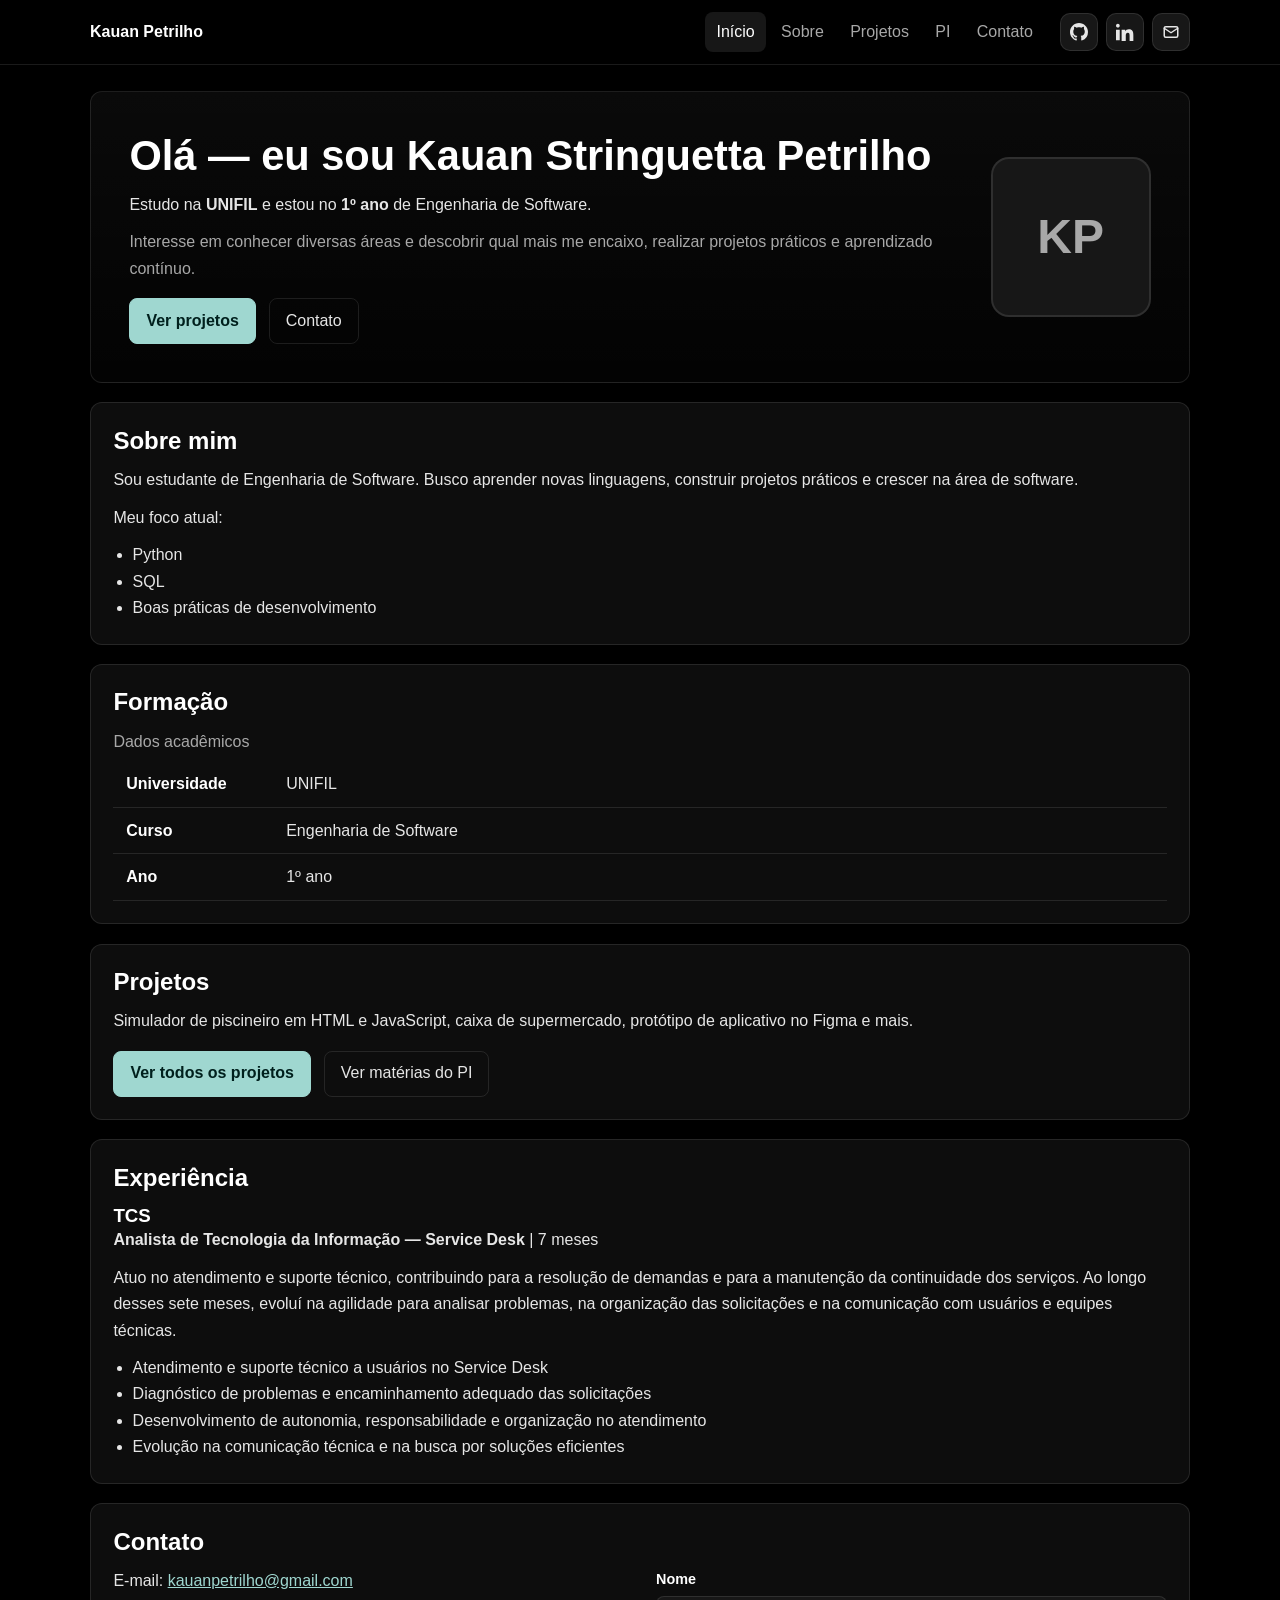
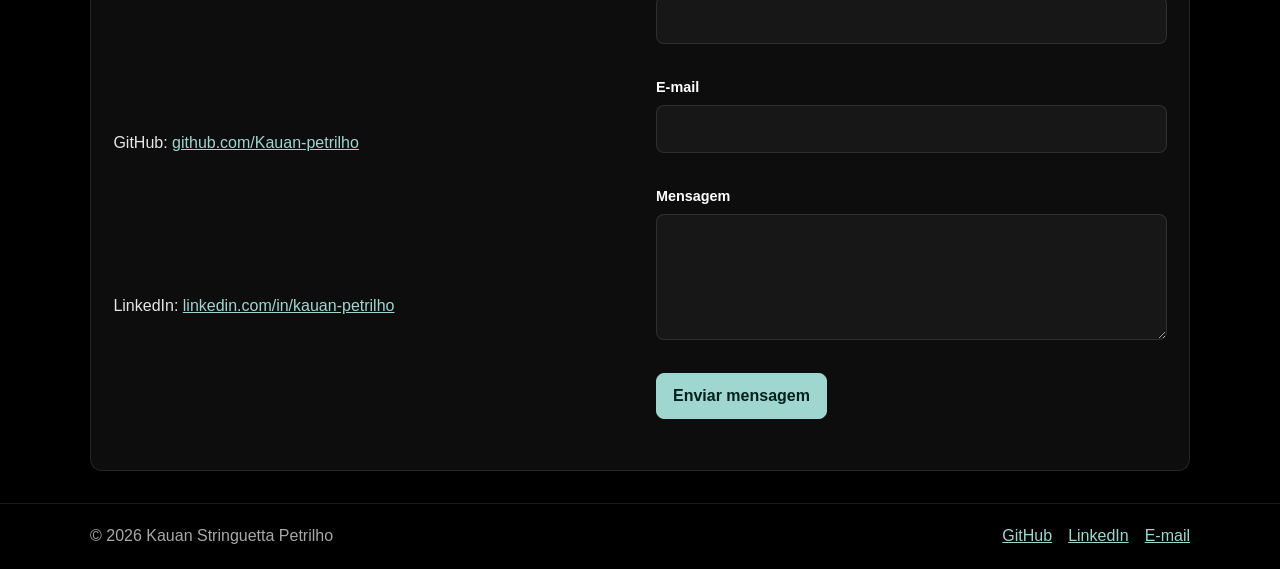
==== commit a54e56cb: "adição do link jogo piscinero" ====
--- a/index.html
+++ b/index.html
@@ -83,7 +83,7 @@
 
         <section id="projects" aria-labelledby="titulo-projetos">
             <h2 id="titulo-projetos">Projetos</h2>
-            <p>Simulador de piscineiro em HTML e JavaScript, modelagem de processos do NEXUS ERP, caixa de supermercado, protótipo de aplicativo no Figma e mais.</p>
+            <p>Simulador de piscineiro em HTML e JavaScript, caixa de supermercado, protótipo de aplicativo no Figma e mais.</p>
             <div class="hero-ctas">
                 <a class="btn btn-primary" href="projetos.html">Ver todos os projetos</a>
                 <a class="btn" href="pi.html">Ver matérias do PI</a>
